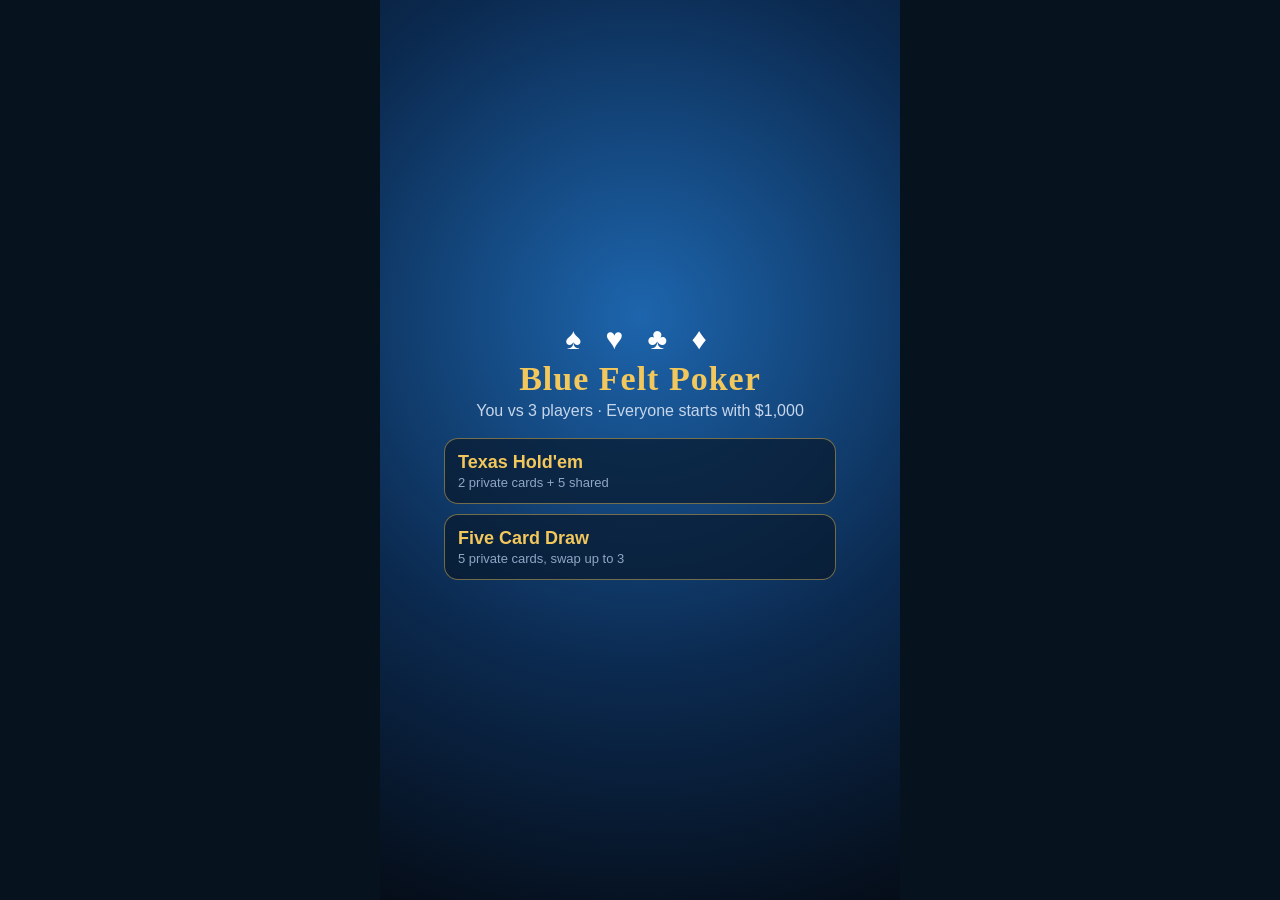
==== poker/index.html @ 6ab28c5c "Add Blue Felt Poker: mobile portrait poker vs 3 AI players - Texas Hold'em and Five Card Draw, switc" ====
<!DOCTYPE html>
<html lang="en">
<head>
  <meta charset="utf-8">
  <meta name="viewport" content="width=device-width, initial-scale=1, viewport-fit=cover, user-scalable=no">
  <meta name="theme-color" content="#0b1d33">
  <meta name="apple-mobile-web-app-capable" content="yes">
  <meta name="mobile-web-app-capable" content="yes">
  <meta name="apple-mobile-web-app-status-bar-style" content="black-translucent">
  <meta name="apple-mobile-web-app-title" content="Blue Felt Poker">
  <title>Blue Felt Poker</title>
  <link rel="manifest" href="manifest.webmanifest">
  <link rel="icon" href="icon.svg" type="image/svg+xml">
  <link rel="apple-touch-icon" href="icon.svg">
  <link rel="stylesheet" href="css/style.css">
</head>
<body>
<div id="app">
  <header class="topbar">
    <nav class="tabs" role="tablist">
      <button class="tab active" data-tab="table" role="tab">🃏 Table</button>
      <button class="tab" data-tab="hands" role="tab">📖 Hands</button>
    </nav>
    <button id="menuBtn" class="icon-btn" aria-label="Menu">☰</button>
  </header>

  <main>
    <!-- ======================= TABLE VIEW ======================= -->
    <section id="view-table" class="view active">
      <div id="msg" class="msg">Welcome to the table</div>

      <div class="table-wrap">
        <div class="table">
          <div class="rail"></div>
          <div class="felt">
            <div class="felt-line"></div>
            <svg class="felt-text" viewBox="0 0 300 460" preserveAspectRatio="xMidYMid meet" aria-hidden="true">
              <defs>
                <path id="arcTop" d="M 40 175 A 115 115 0 0 1 260 175" />
                <path id="arcBottom" d="M 52 290 A 105 105 0 0 0 248 290" />
              </defs>
              <text class="felt-title"><textPath href="#arcTop" startOffset="50%" text-anchor="middle" id="feltTitle">TEXAS HOLD'EM</textPath></text>
              <text class="felt-suits" x="150" y="152" text-anchor="middle">♠&#xFE0E; ♥&#xFE0E; ♣&#xFE0E; ♦&#xFE0E;</text>
              <text class="felt-sub"><textPath href="#arcBottom" startOffset="50%" text-anchor="middle">♠&#xFE0E; POKER ♥&#xFE0E; NO LIMIT ♣&#xFE0E; POKER ♦&#xFE0E;</textPath></text>
              <text class="felt-small" id="feltSmall" x="150" y="392" text-anchor="middle">DEALER BURNS ONE CARD BEFORE EACH ROUND</text>
            </svg>
            <div class="center">
              <div id="pot" class="pot"><span class="chip-ico"></span><span id="potAmt">$0</span></div>
              <div id="board" class="board"></div>
            </div>
          </div>

          <div class="seat" id="seat-0" data-pos="bottom"></div>
          <div class="seat" id="seat-1" data-pos="left"></div>
          <div class="seat" id="seat-2" data-pos="top"></div>
          <div class="seat" id="seat-3" data-pos="right"></div>

          <div class="bet" id="bet-0" data-pos="bottom"></div>
          <div class="bet" id="bet-1" data-pos="left"></div>
          <div class="bet" id="bet-2" data-pos="top"></div>
          <div class="bet" id="bet-3" data-pos="right"></div>
        </div>
      </div>

      <div class="my-area">
        <div id="myHandName" class="my-hand-name"></div>
        <div id="myCards" class="my-cards"></div>
        <div id="actions" class="actions">
          <div class="raise-row" id="raiseRow">
            <div class="presets">
              <button class="preset" data-preset="min">Min</button>
              <button class="preset" data-preset="half">½ Pot</button>
              <button class="preset" data-preset="pot">Pot</button>
              <button class="preset" data-preset="allin">All-in</button>
            </div>
            <input type="range" id="raiseSlider" min="0" max="100" step="10" value="0">
          </div>
          <div class="btn-row" id="btnRow">
            <button class="act fold" id="btnFold">Fold</button>
            <button class="act call" id="btnCall">Check</button>
            <button class="act raise" id="btnRaise">Raise</button>
          </div>
          <div class="btn-row" id="drawRow" hidden>
            <button class="act draw" id="btnDraw">Stand pat</button>
          </div>
        </div>
      </div>
    </section>

    <!-- ======================= HANDS VIEW ======================= -->
    <section id="view-hands" class="view">
      <div class="hands-scroll">
        <h1>Poker Hand Rankings</h1>
        <p class="lead">From strongest to weakest. A higher hand on this list always beats a lower one.
          The same list is used in both Five Card Draw and Texas Hold'em.</p>
        <div id="handsList"></div>

        <h2>When two players have the same kind of hand</h2>
        <ul class="rules">
          <li><b>Higher cards win.</b> A pair of Kings beats a pair of Nines. A Flush with an Ace beats a Flush topped by a King.</li>
          <li><b>Kickers.</b> If the main part is equal (both have a pair of Jacks), the remaining cards are compared from highest down. That leftover card is called the <i>kicker</i>.</li>
          <li><b>Full House:</b> the three-of-a-kind part is compared first, then the pair.</li>
          <li><b>Two Pair:</b> top pair first, then the second pair, then the kicker.</li>
          <li><b>Suits never matter.</b> ♠ ♥ ♦ ♣ are all equal. If hands are exactly equal, the pot is split.</li>
          <li><b>A-2-3-4-5</b> is the lowest straight (a "wheel"). The Ace can be high or low, but you can't wrap around (Q-K-A-2-3 is not a straight).</li>
        </ul>

        <h2>The two games</h2>
        <div class="game-card">
          <h3>Five Card Draw</h3>
          <p>Everyone gets 5 private cards. After a betting round, you may swap up to 3 cards (4 if you keep an Ace). Then there is one more betting round and a showdown. Your hand is just your 5 cards.</p>
        </div>
        <div class="game-card">
          <h3>Texas Hold'em</h3>
          <p>Everyone gets 2 private cards. Then 5 shared cards are dealt face up in the middle: the <i>flop</i> (3), the <i>turn</i> (1) and the <i>river</i> (1), with betting between each. Your hand is the best 5 cards from your 2 plus the 5 shared ones.</p>
        </div>

        <h2>Betting basics</h2>
        <ul class="rules">
          <li><b>Blinds:</b> the two players left of the dealer button (D) put in $10 and $20 before the cards come, so there's always something to play for.</li>
          <li><b>Check:</b> pass without betting, only if nobody has bet yet. <b>Call:</b> match the current bet. <b>Raise:</b> bet more. <b>Fold:</b> give up your hand.</li>
          <li><b>All-in:</b> if you bet all your chips, you can only win as much from each player as you put in yourself. Any extra goes to a <i>side pot</i>.</li>
        </ul>

        <h2>Fair shuffle</h2>
        <p class="lead">Each hand starts from a fresh 52-card deck, shuffled with the Fisher–Yates method and your device's
          cryptographic random number generator (the same kind used for security). Every possible order of the deck is equally likely,
          just like a perfect real-life shuffle. Nothing is weighted, nobody gets "lucky streaks" on purpose,
          and the computer players can't see your cards or the deck.</p>
        <div class="spacer"></div>
      </div>
    </section>
  </main>

  <!-- ======================= OVERLAYS ======================= -->
  <div id="startScreen" class="overlay show">
    <div class="sheet start">
      <div class="logo">♠&#xFE0E; ♥&#xFE0E; ♣&#xFE0E; ♦&#xFE0E;</div>
      <h1>Blue Felt Poker</h1>
      <p>You vs 3 players · Everyone starts with $1,000</p>
      <div id="continueBox" hidden>
        <button class="big-btn primary" id="btnContinue">Continue</button>
        <div class="or">or start a new game</div>
      </div>
      <button class="big-btn mode-btn" data-mode="holdem"><b>Texas Hold'em</b><span>2 private cards + 5 shared</span></button>
      <button class="big-btn mode-btn" data-mode="draw"><b>Five Card Draw</b><span>5 private cards, swap up to 3</span></button>
    </div>
  </div>

  <div id="menu" class="overlay">
    <div class="sheet">
      <h2>Menu</h2>
      <p class="hint">Game type (switches from the next hand, chips are kept):</p>
      <div class="seg">
        <button class="seg-btn" data-setmode="holdem">Texas Hold'em</button>
        <button class="seg-btn" data-setmode="draw">Five Card Draw</button>
      </div>
      <p class="hint">Speed:</p>
      <div class="seg">
        <button class="seg-btn" data-speed="1.6">Slow</button>
        <button class="seg-btn" data-speed="1">Normal</button>
        <button class="seg-btn" data-speed="0.5">Fast</button>
      </div>
      <button class="big-btn danger" id="btnRestart">Restart game (everyone back to $1,000)</button>
      <button class="big-btn" id="btnCloseMenu">Close</button>
    </div>
  </div>

  <div id="result" class="overlay">
    <div class="sheet result">
      <div id="resultBody"></div>
      <button class="big-btn primary" id="btnNext">Next hand</button>
    </div>
  </div>

  <div id="notice" class="overlay">
    <div class="sheet center-sheet">
      <div id="noticeIcon" class="notice-icon"></div>
      <h2 id="noticeTitle"></h2>
      <p id="noticeText"></p>
      <button class="big-btn primary" id="btnNotice">OK</button>
    </div>
  </div>
</div>

<script src="js/engine.js"></script>
<script src="js/ai.js"></script>
<script src="js/game.js"></script>
</body>
</html>
---- poker/css/style.css ----
:root {
  --bg: #07121f;
  --panel: #0e223a;
  --panel2: #142e4d;
  --gold: #f2c75c;
  --gold-dim: rgba(242, 199, 92, 0.55);
  --text: #eaf2ff;
  --muted: #8fa6c4;
  --red: #d8323c;
  --green: #2fbf71;
  --blue: #2f86d6;
  --felt1: #3a95dc;
  --felt2: #1d65ad;
  --felt3: #0d3e74;
  --safe-b: env(safe-area-inset-bottom, 0px);
  --safe-t: env(safe-area-inset-top, 0px);
}

* { box-sizing: border-box; -webkit-tap-highlight-color: transparent; }
html, body { margin: 0; height: 100%; background: var(--bg); color: var(--text); overscroll-behavior: none; }
body { font-family: -apple-system, BlinkMacSystemFont, "Segoe UI", Roboto, Helvetica, Arial, sans-serif; -webkit-user-select: none; user-select: none; }
button { font: inherit; color: inherit; cursor: pointer; border: 0; }

#app {
  position: relative;
  max-width: 520px;
  height: 100dvh;
  margin: 0 auto;
  display: flex;
  flex-direction: column;
  background: radial-gradient(120% 70% at 50% 40%, #12304f 0%, #081627 70%);
  overflow: hidden;
  padding-top: var(--safe-t);
}

/* ---------------- Top bar & tabs ---------------- */
.topbar { display: flex; align-items: center; gap: 8px; padding: 8px 10px 4px; }
.tabs { flex: 1; display: flex; background: var(--panel); border-radius: 12px; padding: 3px; }
.tab { flex: 1; background: transparent; padding: 8px 4px; border-radius: 9px; font-weight: 600; font-size: 15px; color: var(--muted); }
.tab.active { background: var(--panel2); color: var(--text); box-shadow: inset 0 0 0 1px rgba(242, 199, 92, .35); }
.icon-btn { width: 40px; height: 40px; border-radius: 12px; background: var(--panel); font-size: 20px; }

main { flex: 1; min-height: 0; position: relative; }
.view { position: absolute; inset: 0; display: none; flex-direction: column; }
.view.active { display: flex; }

.msg {
  text-align: center; font-size: 14px; color: var(--gold); min-height: 22px; padding: 2px 10px;
  white-space: nowrap; overflow: hidden; text-overflow: ellipsis; font-weight: 600;
}

/* ---------------- Table ---------------- */
.table-wrap { flex: 1; min-height: 0; position: relative; padding: 6px 14px 4px; }
.table { position: absolute; inset: 34px 20px 26px; }

.rail {
  position: absolute; inset: 0; border-radius: 50%;
  background:
    radial-gradient(60% 60% at 50% 30%, rgba(255,255,255,.10), transparent 70%),
    linear-gradient(160deg, #3a2a20, #1a110c 60%, #2b1d15);
  box-shadow: 0 18px 40px rgba(0,0,0,.6), inset 0 2px 3px rgba(255,255,255,.18), inset 0 -4px 10px rgba(0,0,0,.6);
}
.felt {
  position: absolute; inset: 16px; border-radius: 50%; overflow: hidden;
  background:
    radial-gradient(ellipse at 50% 45%, var(--felt1) 0%, var(--felt2) 55%, var(--felt3) 100%);
  box-shadow: inset 0 0 40px rgba(0,0,0,.55), inset 0 0 0 3px rgba(0,0,0,.25), 0 0 0 2px #5b4026;
}
/* subtle felt fibre texture */
.felt::before {
  content: ""; position: absolute; inset: 0; opacity: .18; pointer-events: none;
  background-image:
    repeating-radial-gradient(circle at 30% 20%, rgba(255,255,255,.06) 0 1px, transparent 1px 3px),
    repeating-linear-gradient(45deg, rgba(0,0,0,.08) 0 1px, transparent 1px 4px);
}
.felt-line { position: absolute; inset: 9%; border-radius: 50%; border: 2px solid var(--gold-dim); opacity: .55; pointer-events: none; }
.felt-text { position: absolute; inset: 0; width: 100%; height: 100%; pointer-events: none; }
.felt-title { fill: var(--gold); font-weight: 800; font-size: 25px; letter-spacing: 3px; opacity: .85; font-family: Georgia, "Times New Roman", serif; }
.felt-suits { fill: rgba(255,255,255,.33); font-size: 20px; letter-spacing: 6px; }
.felt-sub { fill: rgba(242,199,92,.6); font-weight: 700; font-size: 13px; letter-spacing: 3px; }
.felt-small { fill: rgba(255,255,255,.35); font-size: 8.5px; letter-spacing: 1.5px; font-weight: 600; }

.center {
  position: absolute; left: 0; right: 0; top: 50%; transform: translateY(-50%);
  display: flex; flex-direction: column; align-items: center; gap: 8px;
}
.pot {
  display: inline-flex; align-items: center; gap: 6px; padding: 4px 12px 4px 6px;
  background: rgba(0, 20, 45, .55); border-radius: 999px; font-weight: 800; font-size: 15px;
  box-shadow: inset 0 0 0 1px rgba(242,199,92,.4);
}
.pot.empty { opacity: 0; }
.chip-ico {
  width: 18px; height: 18px; border-radius: 50%;
  background: repeating-conic-gradient(var(--red) 0 30deg, #fff 30deg 60deg);
  box-shadow: inset 0 0 0 4px var(--red), 0 1px 2px rgba(0,0,0,.5);
}
.board { display: flex; gap: 4px; --w: min(11.2vw, 50px); min-height: calc(var(--w) * 1.4); }
.slot {
  width: var(--w); height: calc(var(--w) * 1.4); border-radius: calc(var(--w) * .1);
  border: 1.5px dashed rgba(255,255,255,.25);
}

/* ---------------- Seats ---------------- */
.seat { position: absolute; display: flex; flex-direction: column; align-items: center; z-index: 3; transition: opacity .3s; }
.seat[data-pos="bottom"] { left: 50%; bottom: -20px; transform: translateX(-50%); }
.seat[data-pos="top"] { left: 50%; top: -20px; transform: translateX(-50%); }
.seat[data-pos="left"] { left: -18px; top: 25%; }
.seat[data-pos="right"] { right: -18px; top: 25%; }
.seat.folded .avatar, .seat.folded .plate { opacity: .45; }
.seat.out { opacity: .3; }

.avatar {
  position: relative; width: 46px; height: 46px; border-radius: 50%; display: grid; place-items: center;
  font-size: 26px; background: radial-gradient(circle at 35% 30%, #2d5a8a, #0f2744);
  box-shadow: 0 0 0 2px #0b1a2c, 0 0 0 4px #c9a24a, 0 4px 10px rgba(0,0,0,.5);
}
.seat.turn .avatar { box-shadow: 0 0 0 2px #0b1a2c, 0 0 0 4px #7CFFB2, 0 0 18px 4px rgba(124,255,178,.6); animation: pulse 1s infinite alternate; }
@keyframes pulse { to { transform: scale(1.06); } }
.plate {
  margin-top: -6px; min-width: 76px; padding: 3px 8px 2px; text-align: center; border-radius: 8px;
  background: rgba(5, 14, 26, .88); box-shadow: inset 0 0 0 1px rgba(255,255,255,.12); line-height: 1.15;
}
.plate .nm { font-size: 11.5px; color: var(--muted); font-weight: 600; white-space: nowrap; }
.plate .ch { font-size: 13.5px; font-weight: 800; color: #fff; }
.status {
  position: absolute; top: -6px; left: 50%; transform: translate(-50%, -100%);
  font-size: 11px; font-weight: 800; padding: 2px 7px; border-radius: 6px; white-space: nowrap;
  background: #fff; color: #0b1a2c; box-shadow: 0 2px 6px rgba(0,0,0,.4);
}
.status.fold { background: #6b7a8c; color: #fff; }
.status.raise, .status.allin { background: var(--gold); }
.status.win { background: var(--green); color: #fff; }
.dealer-btn {
  position: absolute; right: -8px; bottom: -2px; width: 20px; height: 20px; border-radius: 50%;
  background: #fff; color: #111; font-size: 11px; font-weight: 900; display: grid; place-items: center;
  box-shadow: 0 1px 3px rgba(0,0,0,.6), inset 0 0 0 2px #ccc;
}
.seat-cards { display: flex; margin-top: 3px; --w: min(8.4vw, 36px); }
.seat-cards .card + .card { margin-left: calc(var(--w) * -0.45); }
.seat[data-pos="bottom"] .seat-cards { display: none; }

/* ---------------- Bets in front of seats ---------------- */
.bet {
  position: absolute; z-index: 2; display: none; align-items: center; gap: 4px; font-weight: 800; font-size: 13px;
  padding: 2px 8px 2px 3px; border-radius: 999px; background: rgba(0,0,0,.35);
}
.bet.show { display: inline-flex; animation: pop .25s ease-out; }
.bet[data-pos="bottom"] { left: 50%; bottom: 23%; transform: translateX(-50%); }
.bet[data-pos="top"] { left: 50%; top: 21%; transform: translateX(-50%); }
.bet[data-pos="left"] { left: 13%; top: 61%; }
.bet[data-pos="right"] { right: 13%; top: 61%; }
.bet .chip-ico { width: 16px; height: 16px; }
@keyframes pop { from { transform: scale(.4) translateX(0); opacity: 0; } }
.bet[data-pos="bottom"].show, .bet[data-pos="top"].show { animation: none; }

/* ---------------- Cards ---------------- */
.card {
  position: relative; flex: none;
  width: var(--w, 40px); height: calc(var(--w, 40px) * 1.4); border-radius: calc(var(--w, 40px) * .11);
  background: linear-gradient(180deg, #ffffff, #eef1f6); color: #151a22;
  box-shadow: 0 2px 5px rgba(0,0,0,.45), inset 0 0 0 1px rgba(0,0,0,.12);
  font-weight: 800; line-height: 1; overflow: hidden;
  transition: transform .2s ease, opacity .2s, filter .2s;
}
.card.red { color: var(--red); }
.card .tl { position: absolute; left: 7%; top: 6%; display: flex; flex-direction: column; align-items: center; font-size: calc(var(--w, 40px) * .3); }
.card .tl .s { font-size: calc(var(--w, 40px) * .26); margin-top: 1px; }
.card .br { position: absolute; right: 7%; bottom: 6%; transform: rotate(180deg); display: flex; flex-direction: column; align-items: center; font-size: calc(var(--w, 40px) * .3); }
.card .br .s { font-size: calc(var(--w, 40px) * .26); margin-top: 1px; }
.card .mid { position: absolute; left: 50%; top: 54%; transform: translate(-50%, -50%); font-size: calc(var(--w, 40px) * .62); }
.card.small-face .br { display: none; }
.card.small-face .mid { top: 66%; left: 62%; font-size: calc(var(--w, 40px) * .55); }
.card.back {
  background:
    repeating-linear-gradient(45deg, rgba(255,255,255,.16) 0 2px, transparent 2px 6px),
    repeating-linear-gradient(-45deg, rgba(255,255,255,.16) 0 2px, transparent 2px 6px),
    linear-gradient(135deg, #1b5fae, #0c3466);
  box-shadow: 0 2px 5px rgba(0,0,0,.45), inset 0 0 0 2px #fff, inset 0 0 0 3px #0c3466;
}
.card.deal { animation: deal .35s ease-out both; }
@keyframes deal { from { transform: translateY(-40px) rotate(-8deg) scale(.6); opacity: 0; } }
.card.flip { animation: flip .45s ease-out both; }
@keyframes flip { 0% { transform: rotateY(90deg); } 100% { transform: rotateY(0); } }
.card.dim { filter: brightness(.55) saturate(.6); }
.card.hl { box-shadow: 0 0 0 2px var(--gold), 0 0 12px 2px rgba(242,199,92,.75); }
.card.decider::after {
  content: ""; position: absolute; inset: 0; border-radius: inherit; box-shadow: inset 0 0 0 3px var(--green);
}
.card.decider.lose::after { box-shadow: inset 0 0 0 3px var(--red); }

/* ---------------- My area ---------------- */
.my-area { padding: 0 10px calc(8px + var(--safe-b)); display: flex; flex-direction: column; align-items: center; }
.my-hand-name { min-height: 20px; font-size: 14px; font-weight: 700; color: #bfe0ff; margin-bottom: 4px; }
.my-cards { display: flex; gap: 6px; justify-content: center; min-height: calc(var(--w) * 1.4); --w: min(16.5vw, 72px); }
.my-cards.two { --w: min(21vw, 88px); }
.my-cards .card { cursor: pointer; }
.my-cards .card.sel { transform: translateY(-14px); }
.my-cards .card.sel::before {
  content: "DISCARD"; position: absolute; left: 0; right: 0; bottom: 0; text-align: center;
  font-size: 9px; letter-spacing: 1px; padding: 2px 0; background: var(--red); color: #fff; z-index: 2;
}
.my-cards .card.sel { filter: brightness(.85); }

.actions { width: 100%; margin-top: 8px; }
.actions.off .raise-row, .actions.off #btnRow { visibility: hidden; }
.raise-row { display: flex; flex-direction: column; gap: 6px; margin-bottom: 7px; }
.presets { display: flex; gap: 6px; }
.preset { flex: 1; background: var(--panel); padding: 7px 0; border-radius: 9px; font-size: 13px; font-weight: 700; color: #cfe2ff; }
.preset:active { background: var(--panel2); }
input[type=range] { width: 100%; accent-color: var(--gold); height: 26px; margin: 0; }
.btn-row { display: flex; gap: 8px; }
.act {
  flex: 1; padding: 14px 4px; border-radius: 13px; font-weight: 800; font-size: 16px; color: #fff;
  box-shadow: 0 3px 0 rgba(0,0,0,.35), inset 0 1px 0 rgba(255,255,255,.25);
}
.act:active { transform: translateY(2px); box-shadow: 0 1px 0 rgba(0,0,0,.35); }
.act:disabled { opacity: .4; }
.act.fold { background: linear-gradient(#5a6676, #3d4756); }
.act.call { background: linear-gradient(#2c8be0, #1a63ab); }
.act.raise { background: linear-gradient(#f0bd43, #c58f17); color: #1e1505; }
.act.draw { background: linear-gradient(#2fbf71, #1c8a4f); }

/* ---------------- Hands tab ---------------- */
.hands-scroll { overflow-y: auto; -webkit-overflow-scrolling: touch; padding: 6px 14px 20px; height: 100%; user-select: text; -webkit-user-select: text; }
.hands-scroll h1 { font-size: 22px; margin: 6px 0 4px; color: var(--gold); }
.hands-scroll h2 { font-size: 17px; margin: 22px 0 8px; color: var(--gold); }
.hands-scroll h3 { margin: 0 0 4px; font-size: 15px; }
.lead { color: #c7d6ea; font-size: 14px; line-height: 1.45; margin: 4px 0 10px; }
.hand-item {
  display: flex; gap: 10px; align-items: flex-start; background: var(--panel); border-radius: 14px;
  padding: 10px; margin-bottom: 8px; box-shadow: inset 0 0 0 1px rgba(255,255,255,.06);
}
.hand-item .rank { width: 26px; height: 26px; border-radius: 50%; background: var(--panel2); display: grid; place-items: center; font-weight: 800; color: var(--gold); flex: none; font-size: 13px; }
.hand-item .body { flex: 1; min-width: 0; }
.hand-item .title { font-weight: 800; font-size: 15.5px; }
.hand-item .desc { color: #b9cbe2; font-size: 13px; margin: 3px 0 7px; line-height: 1.35; }
.hand-item .ex { display: flex; gap: 3px; --w: min(10vw, 42px); }
.hand-item .odds { font-size: 11.5px; color: var(--muted); margin-top: 6px; }
.rules { padding-left: 18px; color: #c7d6ea; font-size: 14px; line-height: 1.45; }
.rules li { margin-bottom: 6px; }
.game-card { background: var(--panel); border-radius: 14px; padding: 10px 12px; margin-bottom: 8px; color: #c7d6ea; font-size: 14px; line-height: 1.45; }
.game-card p { margin: 0; }
.spacer { height: 30px; }

/* ---------------- Overlays ---------------- */
.overlay {
  position: absolute; inset: 0; z-index: 50; display: none; align-items: flex-end; justify-content: center;
  background: rgba(2, 8, 16, .65); backdrop-filter: blur(3px); -webkit-backdrop-filter: blur(3px);
}
.overlay.show { display: flex; animation: fade .2s ease-out; }
@keyframes fade { from { opacity: 0; } }
.sheet {
  width: 100%; max-height: 92%; overflow-y: auto; background: linear-gradient(#11294a, #0b1d33);
  border-radius: 20px 20px 0 0; padding: 16px 14px calc(14px + var(--safe-b));
  box-shadow: 0 -10px 30px rgba(0,0,0,.5); animation: up .25s ease-out;
}
@keyframes up { from { transform: translateY(40px); opacity: 0; } }
.sheet h2 { margin: 0 0 10px; color: var(--gold); }
.hint { color: var(--muted); font-size: 13px; margin: 10px 0 6px; }
.big-btn {
  display: block; width: 100%; margin-top: 10px; padding: 14px; border-radius: 14px; background: var(--panel2);
  font-weight: 700; font-size: 16px; text-align: center; box-shadow: inset 0 0 0 1px rgba(255,255,255,.08);
}
.big-btn.primary { background: linear-gradient(#f0bd43, #c58f17); color: #1e1505; font-weight: 800; }
.big-btn.danger { background: rgba(216, 50, 60, .18); color: #ff9aa0; box-shadow: inset 0 0 0 1px rgba(216,50,60,.5); }
.seg { display: flex; background: var(--panel); border-radius: 12px; padding: 3px; gap: 3px; }
.seg-btn { flex: 1; padding: 10px 4px; border-radius: 9px; background: transparent; font-weight: 700; color: var(--muted); font-size: 14px; }
.seg-btn.on { background: var(--panel2); color: var(--text); box-shadow: inset 0 0 0 1px rgba(242,199,92,.45); }

#startScreen { align-items: center; background: radial-gradient(circle at 50% 35%, #1d65ad 0%, #0b2a50 55%, #050d18 100%); backdrop-filter: none; }
.sheet.start { background: transparent; box-shadow: none; text-align: center; border-radius: 0; max-width: 420px; }
.sheet.start h1 { font-family: Georgia, serif; color: var(--gold); font-size: 34px; margin: 4px 0; letter-spacing: 1px; }
.sheet.start p { color: #c7d6ea; margin: 0 0 18px; }
.logo { font-size: 30px; letter-spacing: 8px; color: #fff; }
.mode-btn { display: flex; flex-direction: column; gap: 2px; background: rgba(8, 25, 45, .7); box-shadow: inset 0 0 0 1px rgba(242,199,92,.45); }
.mode-btn b { font-size: 18px; color: var(--gold); }
.mode-btn span { font-size: 13px; color: var(--muted); font-weight: 500; }
.or { color: var(--muted); font-size: 13px; margin: 14px 0 0; }

.center-sheet { text-align: center; margin: auto 14px; border-radius: 20px; }
#notice { align-items: center; }
.notice-icon { font-size: 52px; }
#noticeText { color: #c7d6ea; line-height: 1.45; }

/* ---------------- Result sheet ---------------- */
.result .r-head { text-align: center; margin-bottom: 10px; }
.result .r-trophy { font-size: 34px; line-height: 1; }
.result .r-title { font-size: 21px; font-weight: 800; color: var(--gold); margin-top: 4px; }
.result .r-sub { font-size: 14px; color: #c7d6ea; margin-top: 3px; }
.r-board { display: flex; flex-direction: column; align-items: center; margin: 6px 0 10px; }
.r-board .lbl { font-size: 11px; color: var(--muted); letter-spacing: 1px; margin-bottom: 4px; }
.r-board .cards { display: flex; gap: 4px; --w: min(10vw, 40px); }
.r-row {
  border-radius: 14px; padding: 9px 10px; margin-bottom: 8px; background: var(--panel);
  box-shadow: inset 0 0 0 1px rgba(255,255,255,.06);
}
.r-row.win { background: linear-gradient(135deg, rgba(47,191,113,.22), rgba(14,34,58,1) 70%); box-shadow: inset 0 0 0 1.5px rgba(47,191,113,.7); }
.r-row.split { background: linear-gradient(135deg, rgba(242,199,92,.2), rgba(14,34,58,1) 70%); box-shadow: inset 0 0 0 1.5px rgba(242,199,92,.6); }
.r-top { display: flex; align-items: center; gap: 8px; }
.r-top .av { font-size: 22px; }
.r-top .who { font-weight: 800; flex: 1; }
.r-top .who small { display: block; font-weight: 600; color: var(--muted); font-size: 12px; }
.badge { font-size: 11px; font-weight: 900; padding: 3px 8px; border-radius: 999px; letter-spacing: .5px; }
.badge.win { background: var(--green); color: #fff; }
.badge.lose { background: rgba(216,50,60,.85); color: #fff; }
.badge.fold { background: #56616f; color: #fff; }
.badge.split { background: var(--gold); color: #1e1505; }
.r-cards { display: flex; align-items: flex-end; gap: 10px; margin: 8px 0 6px; flex-wrap: wrap; }
.r-cards .grp { display: flex; flex-direction: column; gap: 3px; }
.r-cards .grp .lbl { font-size: 10px; color: var(--muted); letter-spacing: .5px; }
.r-cards .cards { display: flex; gap: 3px; --w: min(9.4vw, 38px); }
.r-cards .card.hole { outline: 2px solid #7fd0ff; outline-offset: -2px; }
.r-hand { font-weight: 800; font-size: 14.5px; }
.r-why { font-size: 13.5px; color: #c7d6ea; line-height: 1.4; margin-top: 2px; }
.r-why b { color: #fff; }
.r-legend { font-size: 11px; color: var(--muted); text-align: center; margin: 2px 0 4px; line-height: 1.5; }
.r-legend i { font-style: normal; display: inline-block; width: 10px; height: 10px; border-radius: 3px; vertical-align: -1px; margin: 0 3px 0 8px; }

@media (max-height: 700px) {
  .my-cards { --w: min(14vw, 60px); }
  .my-cards.two { --w: min(17vw, 70px); }
  .act { padding: 11px 4px; }
  .preset { padding: 5px 0; }
  .avatar { width: 40px; height: 40px; font-size: 22px; }
  .board { --w: min(10.4vw, 44px); }
}

/* ---------------- Layout fixes ---------------- */
[hidden] { display: none !important; }
.plate { margin-top: 4px; }
/* top & bottom seats: status bubble sits beside the avatar instead of above it */
.seat[data-pos="top"] .status, .seat[data-pos="bottom"] .status {
  top: 50%; left: auto; right: calc(100% + 8px); transform: translateY(-50%);
}
/* top seat: cards to the right so they don't cover the felt print */
.seat[data-pos="top"] .seat-cards { position: absolute; left: calc(100% + 8px); top: 6px; margin: 0; }
.seat-cards .card + .card { margin-left: calc(var(--w) * -0.55); }
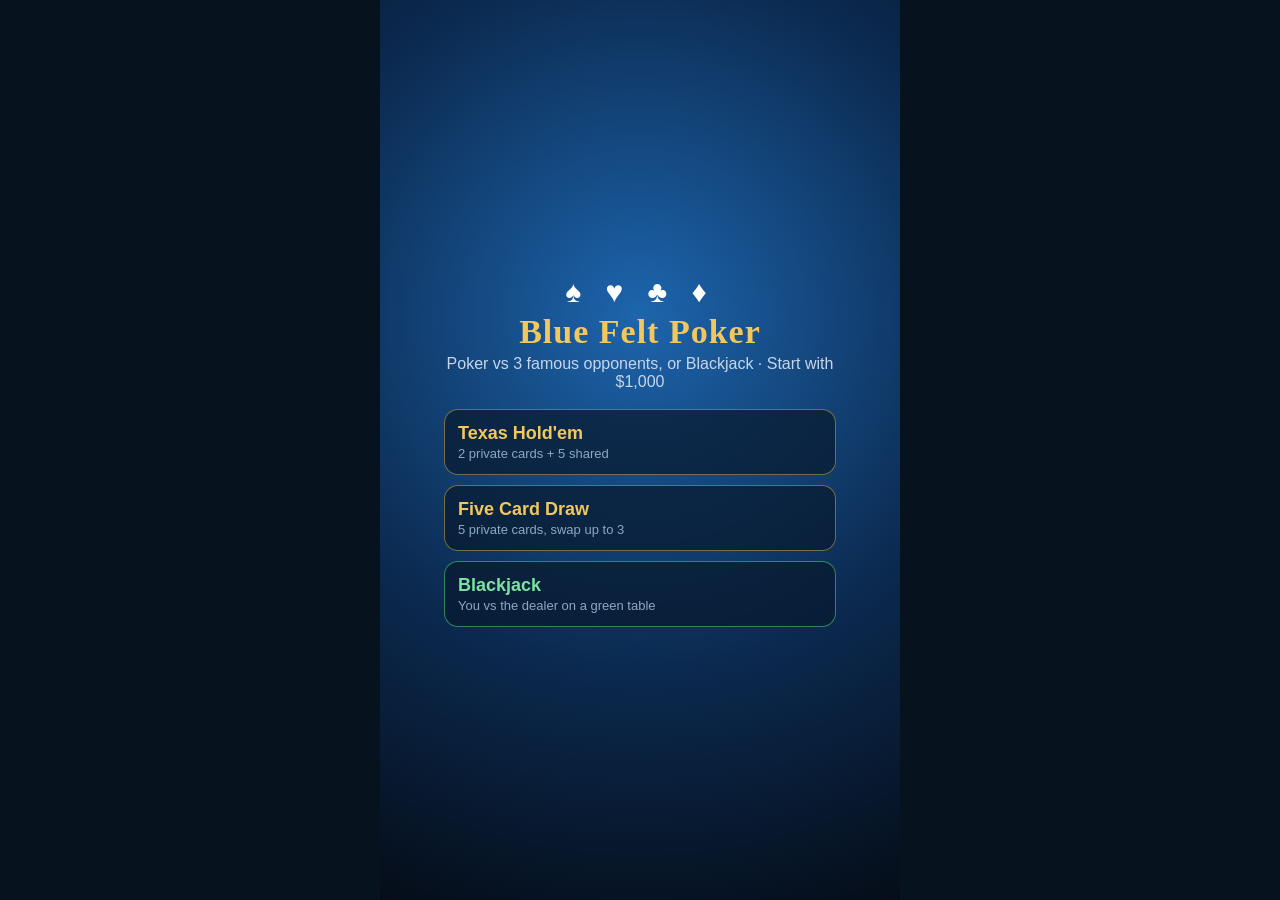
==== commit 2e99548a: "Add blackjack and famous random poker opponents - Blackjack on a green table: 6-deck shoe with cut c" ====
--- a/poker/index.html
+++ b/poker/index.html
@@ -87,6 +87,62 @@
       </div>
     </section>
 
+    <!-- ======================= BLACKJACK VIEW ======================= -->
+    <section id="view-bj" class="view">
+      <div id="bjMsg" class="msg">Place your bet, then tap Deal</div>
+      <div class="bj-wrap">
+        <div class="bj-table">
+          <div class="bj-felt">
+            <div class="bj-dealer">
+              <div class="bj-label">DEALER <span id="bjDealerTotal" class="bj-total"></span></div>
+              <div id="bjDealerCards" class="bj-cards"></div>
+            </div>
+            <div id="bjShoe" class="bj-shoe"></div>
+            <svg class="bj-text" viewBox="0 0 300 110" preserveAspectRatio="xMidYMid meet" aria-hidden="true">
+              <defs>
+                <path id="bjArc1" d="M 18 14 A 210 210 0 0 0 282 14" />
+                <path id="bjArc2" d="M 22 40 A 200 200 0 0 0 278 40" />
+                <path id="bjArc3" d="M 70 84 A 170 170 0 0 0 230 84" />
+              </defs>
+              <text class="bj-t1"><textPath href="#bjArc1" startOffset="50%" text-anchor="middle">BLACKJACK PAYS 3 TO 2</textPath></text>
+              <text class="bj-t2"><textPath href="#bjArc2" startOffset="50%" text-anchor="middle">DEALER MUST DRAW TO 16 AND STAND ON ALL 17'S</textPath></text>
+              <text class="bj-t3"><textPath href="#bjArc3" startOffset="50%" text-anchor="middle">♠&#xFE0E; ♥&#xFE0E; ♣&#xFE0E; ♦&#xFE0E;</textPath></text>
+            </svg>
+            <div id="bjHands" class="bj-hands"></div>
+          </div>
+        </div>
+      </div>
+      <div class="bj-controls">
+        <div class="bj-bank">Chips <b id="bjBank">$1,000</b><span class="sep">·</span>Bet <b id="bjBetAmt">$0</b></div>
+        <div id="bjBetUI">
+          <div class="bj-chiprow">
+            <button class="bj-chipbtn c10" data-v="10">10</button>
+            <button class="bj-chipbtn c50" data-v="50">50</button>
+            <button class="bj-chipbtn c100" data-v="100">100</button>
+            <button class="bj-chipbtn c500" data-v="500">500</button>
+          </div>
+          <div class="btn-row">
+            <button class="act fold" id="bjClear">Clear</button>
+            <button class="act raise" id="bjDeal">Deal</button>
+          </div>
+        </div>
+        <div id="bjPlayUI" hidden>
+          <div class="btn-row">
+            <button class="act call" id="bjHit">Hit</button>
+            <button class="act fold" id="bjStand">Stand</button>
+          </div>
+          <div class="btn-row" style="margin-top:8px">
+            <button class="act raise" id="bjDouble">Double</button>
+            <button class="act draw" id="bjSplit">Split</button>
+          </div>
+        </div>
+        <div id="bjDoneUI" hidden>
+          <div id="bjSummary" class="bj-summary"></div>
+          <button class="act raise wide" id="bjNext">Next round</button>
+        </div>
+      </div>
+    </section>
+
     <!-- ======================= HANDS VIEW ======================= -->
     <section id="view-hands" class="view">
       <div class="hands-scroll">
@@ -122,11 +178,26 @@
           <li><b>All-in:</b> if you bet all your chips, you can only win as much from each player as you put in yourself. Any extra goes to a <i>side pot</i>.</li>
         </ul>
 
+        <h2>Blackjack</h2>
+        <div class="game-card">
+          <p>Beat the dealer by getting closer to 21 without going over. Cards 2–10 count as their number, J, Q and K count as 10, and an Ace counts as 11 or 1, whichever helps you.</p>
+        </div>
+        <ul class="rules">
+          <li><b>Blackjack:</b> an Ace plus a 10-value card as your first two cards. It pays 3 to 2 (bet $10, win $15).</li>
+          <li><b>Hit</b> takes another card. <b>Stand</b> keeps your total. Go over 21 and you <b>bust</b>: you lose straight away, even if the dealer busts later.</li>
+          <li><b>Double:</b> on your first two cards, double your bet and take exactly one more card.</li>
+          <li><b>Split:</b> two cards of the same value become two separate hands, each with its own bet (up to 4 hands). Split Aces get one card each, and 21 after a split pays 1 to 1, not 3 to 2.</li>
+          <li><b>Dealer:</b> one card stays face down. With an Ace or a 10 showing, the dealer checks for Blackjack first. The dealer must draw to 16 and stand on all 17s, with no choices.</li>
+          <li><b>Soft hand:</b> a hand where an Ace is counted as 11 ("Soft 17" = Ace + 6). It can't bust on the next card.</li>
+          <li><b>Push:</b> same total as the dealer. Your bet comes back.</li>
+          <li><b>The shoe:</b> 6 decks shuffled together. When the cut card comes out, the dealer shuffles a fresh shoe.</li>
+        </ul>
+
         <h2>Fair shuffle</h2>
         <p class="lead">Each hand starts from a fresh 52-card deck, shuffled with the Fisher–Yates method and your device's
           cryptographic random number generator (the same kind used for security). Every possible order of the deck is equally likely,
           just like a perfect real-life shuffle. Nothing is weighted, nobody gets "lucky streaks" on purpose,
-          and the computer players can't see your cards or the deck.</p>
+          and the computer players can't see your cards or the deck. Blackjack uses a 6-deck shoe shuffled the same way, with a fresh shuffle whenever the cut card comes out.</p>
         <div class="spacer"></div>
       </div>
     </section>
@@ -137,23 +208,25 @@
     <div class="sheet start">
       <div class="logo">♠&#xFE0E; ♥&#xFE0E; ♣&#xFE0E; ♦&#xFE0E;</div>
       <h1>Blue Felt Poker</h1>
-      <p>You vs 3 players · Everyone starts with $1,000</p>
+      <p>Poker vs 3 famous opponents, or Blackjack · Start with $1,000</p>
       <div id="continueBox" hidden>
         <button class="big-btn primary" id="btnContinue">Continue</button>
         <div class="or">or start a new game</div>
       </div>
       <button class="big-btn mode-btn" data-mode="holdem"><b>Texas Hold'em</b><span>2 private cards + 5 shared</span></button>
       <button class="big-btn mode-btn" data-mode="draw"><b>Five Card Draw</b><span>5 private cards, swap up to 3</span></button>
+      <button class="big-btn mode-btn bj" data-mode="blackjack"><b>Blackjack</b><span>You vs the dealer on a green table</span></button>
     </div>
   </div>
 
   <div id="menu" class="overlay">
     <div class="sheet">
       <h2>Menu</h2>
-      <p class="hint">Game type (switches from the next hand, chips are kept):</p>
+      <p class="hint">Game (switches after the current hand, chips are kept):</p>
       <div class="seg">
-        <button class="seg-btn" data-setmode="holdem">Texas Hold'em</button>
-        <button class="seg-btn" data-setmode="draw">Five Card Draw</button>
+        <button class="seg-btn" data-setmode="holdem">Hold'em</button>
+        <button class="seg-btn" data-setmode="draw">5-Card Draw</button>
+        <button class="seg-btn" data-setmode="blackjack">Blackjack</button>
       </div>
       <p class="hint">Speed:</p>
       <div class="seg">
@@ -161,7 +234,7 @@
         <button class="seg-btn" data-speed="1">Normal</button>
         <button class="seg-btn" data-speed="0.5">Fast</button>
       </div>
-      <button class="big-btn danger" id="btnRestart">Restart game (everyone back to $1,000)</button>
+      <button class="big-btn danger" id="btnRestart">Restart game (back to $1,000)</button>
       <button class="big-btn" id="btnCloseMenu">Close</button>
     </div>
   </div>
@@ -185,6 +258,8 @@
 
 <script src="js/engine.js"></script>
 <script src="js/ai.js"></script>
+<script src="js/names.js"></script>
+<script src="js/blackjack.js"></script>
 <script src="js/game.js"></script>
 </body>
 </html>
--- a/poker/css/style.css
+++ b/poker/css/style.css
@@ -24,6 +24,7 @@
 #app {
   position: relative;
   max-width: 520px;
+  height: 100vh;
   height: 100dvh;
   margin: 0 auto;
   display: flex;
@@ -336,3 +337,99 @@
 /* top seat: cards to the right so they don't cover the felt print */
 .seat[data-pos="top"] .seat-cards { position: absolute; left: calc(100% + 8px); top: 6px; margin: 0; }
 .seat-cards .card + .card { margin-left: calc(var(--w) * -0.55); }
+
+/* ---------------- Long opponent names ---------------- */
+.plate .nm { max-width: 96px; overflow: hidden; text-overflow: ellipsis; }
+
+/* ---------------- Start screen: blackjack button ---------------- */
+.mode-btn.bj { box-shadow: inset 0 0 0 1px rgba(80, 200, 120, .6); }
+.mode-btn.bj b { color: #7be3a0; }
+
+/* ---------------- Blackjack (green table) ---------------- */
+#view-bj { background: radial-gradient(120% 70% at 50% 30%, #123a26 0%, #07140d 75%); }
+.bj-wrap { flex: 1; min-height: 0; position: relative; padding: 4px 10px 6px; }
+.bj-table {
+  position: absolute; inset: 4px 10px 6px;
+  border-radius: 18px 18px 50% 50% / 18px 18px 34% 34%;
+  background: linear-gradient(160deg, #3a2a20, #1a110c 60%, #2b1d15);
+  box-shadow: 0 18px 40px rgba(0,0,0,.6), inset 0 2px 3px rgba(255,255,255,.18);
+  padding: 0 14px 14px;
+}
+.bj-felt {
+  position: relative; width: 100%; height: 100%; overflow: hidden;
+  border-radius: 6px 6px 50% 50% / 6px 6px 34% 34%;
+  background: radial-gradient(ellipse at 50% 40%, #33a05c 0%, #1d7a40 55%, #0f5229 100%);
+  box-shadow: inset 0 0 40px rgba(0,0,0,.55), inset 0 0 0 3px rgba(0,0,0,.2);
+}
+.bj-felt::before {
+  content: ""; position: absolute; inset: 0; opacity: .18; pointer-events: none;
+  background-image:
+    repeating-radial-gradient(circle at 30% 20%, rgba(255,255,255,.06) 0 1px, transparent 1px 3px),
+    repeating-linear-gradient(45deg, rgba(0,0,0,.08) 0 1px, transparent 1px 4px);
+}
+.bj-dealer { position: absolute; top: 4%; left: 0; right: 0; display: flex; flex-direction: column; align-items: center; gap: 6px; z-index: 2; }
+.bj-label { font-size: 12px; letter-spacing: 2px; font-weight: 800; color: rgba(255,255,255,.75); display: flex; gap: 8px; align-items: center; }
+.bj-cards { display: flex; gap: 5px; --w: min(15vw, 62px); min-height: calc(var(--w) * 1.4); }
+.bj-cards.stack .card + .card { margin-left: calc(var(--w) * -0.45); }
+.bj-total {
+  display: inline-block; min-width: 26px; padding: 2px 8px; border-radius: 999px; font-size: 13px; font-weight: 800;
+  background: rgba(0,0,0,.45); color: #fff; letter-spacing: 0;
+}
+.bj-total:empty { display: none; }
+.bj-total.bust { background: var(--red); }
+.bj-shoe { position: absolute; top: 3%; right: 5%; font-size: 10.5px; color: rgba(255,255,255,.55); font-weight: 700; z-index: 2; }
+.bj-text { position: absolute; left: 0; right: 0; top: 33%; width: 100%; height: 26%; pointer-events: none; }
+.bj-t1 { fill: var(--gold); font-family: Georgia, "Times New Roman", serif; font-weight: 800; font-size: 19px; letter-spacing: 2px; opacity: .9; }
+.bj-t2 { fill: rgba(255,255,255,.72); font-size: 7.6px; font-weight: 700; letter-spacing: .5px; }
+.bj-t3 { fill: rgba(255,255,255,.3); font-size: 13px; letter-spacing: 6px; }
+
+.bj-hands {
+  position: absolute; left: 0; right: 0; bottom: 9%; top: 58%; z-index: 2;
+  display: flex; justify-content: center; align-items: flex-end; gap: 8px; padding: 0 8px;
+}
+.bj-hands.n1 { --w: min(17vw, 70px); }
+.bj-hands.n2 { --w: min(13vw, 56px); }
+.bj-hands.n3, .bj-hands.n4 { --w: min(10vw, 44px); gap: 4px; }
+.bj-hand { position: relative; display: flex; flex-direction: column; align-items: center; gap: 5px; padding: 6px; border-radius: 12px; transition: background .2s; }
+.bj-hand .bj-cards { --w: inherit; }
+.bj-hand.active { background: rgba(255,255,255,.12); box-shadow: 0 0 0 2px #7CFFB2, 0 0 16px rgba(124,255,178,.5); }
+.bj-hand.r-lose .bj-cards { filter: brightness(.6) saturate(.6); }
+.bj-meta { display: flex; gap: 5px; align-items: center; }
+.bj-chip {
+  font-size: 12px; font-weight: 800; padding: 2px 8px; border-radius: 999px; background: rgba(0,0,0,.4); color: var(--gold);
+  box-shadow: inset 0 0 0 1px rgba(242,199,92,.5);
+}
+.bj-chip.big { font-size: 18px; padding: 10px 16px; }
+.bj-res { position: absolute; top: -12px; left: 50%; transform: translateX(-50%); white-space: nowrap; z-index: 3; animation: pop .25s ease-out; }
+.bj-spot {
+  width: 120px; height: 72px; border-radius: 50%; border: 2px dashed rgba(255,255,255,.35);
+  display: grid; place-items: center; margin-bottom: 10px; color: rgba(255,255,255,.55); font-size: 11px; text-align: center; padding: 6px;
+}
+
+.bj-controls { padding: 0 10px calc(8px + var(--safe-b)); }
+.bj-bank { text-align: center; font-size: 14px; color: #cfe8d8; margin: 2px 0 8px; }
+.bj-bank b { color: #fff; }
+.bj-bank .sep { margin: 0 8px; opacity: .5; }
+.bj-chiprow { display: flex; justify-content: space-around; margin-bottom: 10px; }
+.bj-chipbtn {
+  width: 58px; height: 58px; border-radius: 50%; font-weight: 900; font-size: 15px; color: #fff;
+  box-shadow: 0 3px 0 rgba(0,0,0,.4), inset 0 0 0 5px rgba(255,255,255,.85), inset 0 0 0 7px rgba(0,0,0,.25);
+  text-shadow: 0 1px 2px rgba(0,0,0,.6);
+}
+.bj-chipbtn:active { transform: translateY(2px); }
+.bj-chipbtn:disabled { opacity: .35; }
+.bj-chipbtn.c10 { background: repeating-conic-gradient(#2f6fd6 0 30deg, #2559ad 30deg 60deg); }
+.bj-chipbtn.c50 { background: repeating-conic-gradient(#d8323c 0 30deg, #ad252d 30deg 60deg); }
+.bj-chipbtn.c100 { background: repeating-conic-gradient(#222 0 30deg, #444 30deg 60deg); }
+.bj-chipbtn.c500 { background: repeating-conic-gradient(#8a3fd1 0 30deg, #6a2aa8 30deg 60deg); }
+.act.wide { width: 100%; display: block; }
+.bj-summary { background: var(--panel); border-radius: 12px; padding: 8px 10px; margin-bottom: 8px; max-height: 30vh; overflow-y: auto; }
+.bj-sum-head { font-size: 12px; color: var(--muted); font-weight: 700; letter-spacing: .5px; margin-bottom: 4px; }
+.bj-sum-row { display: flex; gap: 8px; align-items: flex-start; padding: 4px 0; }
+.bj-sum-row .badge { flex: none; margin-top: 1px; }
+.bj-sum-txt { font-size: 13.5px; color: #dbe7f5; line-height: 1.35; }
+@media (max-height: 700px) {
+  .bj-chipbtn { width: 50px; height: 50px; font-size: 14px; }
+  .bj-cards { --w: min(12.5vw, 52px); }
+  .bj-hands.n1 { --w: min(14vw, 58px); }
+}
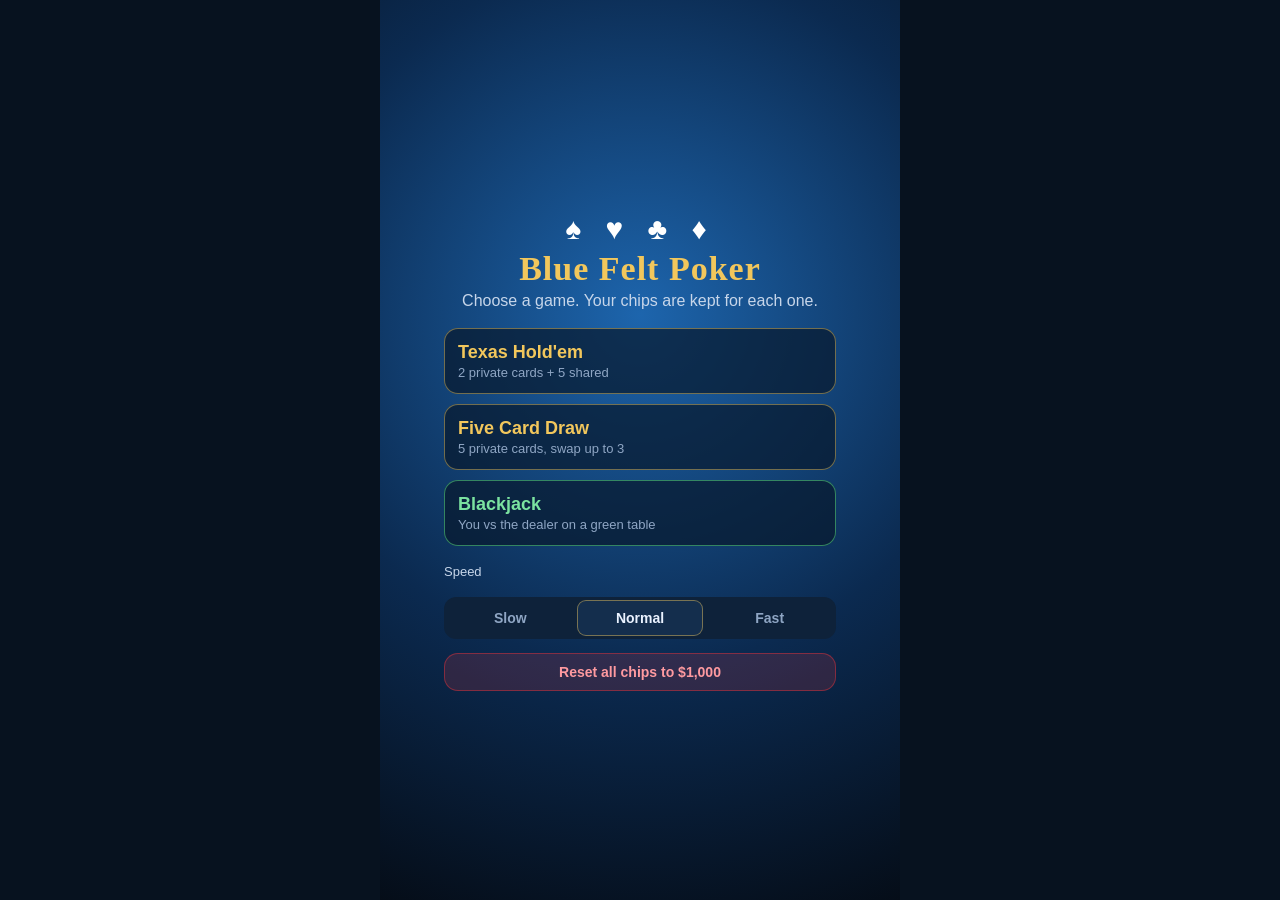
==== commit 96d35d8c: "Add Menu button and main menu, per-game rules, more opponents - Menu button (top right) returns to a" ====
--- a/poker/index.html
+++ b/poker/index.html
@@ -19,9 +19,9 @@
   <header class="topbar">
     <nav class="tabs" role="tablist">
       <button class="tab active" data-tab="table" role="tab">🃏 Table</button>
-      <button class="tab" data-tab="hands" role="tab">📖 Hands</button>
+      <button class="tab" data-tab="hands" role="tab" id="rulesTab">📖 Hands</button>
     </nav>
-    <button id="menuBtn" class="icon-btn" aria-label="Menu">☰</button>
+    <button id="menuBtn" class="menu-btn">Menu</button>
   </header>
 
   <main>
@@ -143,99 +143,110 @@
       </div>
     </section>
 
-    <!-- ======================= HANDS VIEW ======================= -->
+    <!-- ======================= RULES VIEW ======================= -->
     <section id="view-hands" class="view">
       <div class="hands-scroll">
-        <h1>Poker Hand Rankings</h1>
-        <p class="lead">From strongest to weakest. A higher hand on this list always beats a lower one.
-          The same list is used in both Five Card Draw and Texas Hold'em.</p>
-        <div id="handsList"></div>
-
-        <h2>When two players have the same kind of hand</h2>
-        <ul class="rules">
-          <li><b>Higher cards win.</b> A pair of Kings beats a pair of Nines. A Flush with an Ace beats a Flush topped by a King.</li>
-          <li><b>Kickers.</b> If the main part is equal (both have a pair of Jacks), the remaining cards are compared from highest down. That leftover card is called the <i>kicker</i>.</li>
-          <li><b>Full House:</b> the three-of-a-kind part is compared first, then the pair.</li>
-          <li><b>Two Pair:</b> top pair first, then the second pair, then the kicker.</li>
-          <li><b>Suits never matter.</b> ♠ ♥ ♦ ♣ are all equal. If hands are exactly equal, the pot is split.</li>
-          <li><b>A-2-3-4-5</b> is the lowest straight (a "wheel"). The Ace can be high or low, but you can't wrap around (Q-K-A-2-3 is not a straight).</li>
-        </ul>
-
-        <h2>The two games</h2>
-        <div class="game-card">
-          <h3>Five Card Draw</h3>
-          <p>Everyone gets 5 private cards. After a betting round, you may swap up to 3 cards (4 if you keep an Ace). Then there is one more betting round and a showdown. Your hand is just your 5 cards.</p>
-        </div>
-        <div class="game-card">
-          <h3>Texas Hold'em</h3>
-          <p>Everyone gets 2 private cards. Then 5 shared cards are dealt face up in the middle: the <i>flop</i> (3), the <i>turn</i> (1) and the <i>river</i> (1), with betting between each. Your hand is the best 5 cards from your 2 plus the 5 shared ones.</p>
-        </div>
-
-        <h2>Betting basics</h2>
-        <ul class="rules">
-          <li><b>Blinds:</b> the two players left of the dealer button (D) put in $10 and $20 before the cards come, so there's always something to play for.</li>
-          <li><b>Check:</b> pass without betting, only if nobody has bet yet. <b>Call:</b> match the current bet. <b>Raise:</b> bet more. <b>Fold:</b> give up your hand.</li>
-          <li><b>All-in:</b> if you bet all your chips, you can only win as much from each player as you put in yourself. Any extra goes to a <i>side pot</i>.</li>
-        </ul>
-
-        <h2>Blackjack</h2>
-        <div class="game-card">
-          <p>Beat the dealer by getting closer to 21 without going over. Cards 2–10 count as their number, J, Q and K count as 10, and an Ace counts as 11 or 1, whichever helps you.</p>
-        </div>
-        <ul class="rules">
-          <li><b>Blackjack:</b> an Ace plus a 10-value card as your first two cards. It pays 3 to 2 (bet $10, win $15).</li>
-          <li><b>Hit</b> takes another card. <b>Stand</b> keeps your total. Go over 21 and you <b>bust</b>: you lose straight away, even if the dealer busts later.</li>
-          <li><b>Double:</b> on your first two cards, double your bet and take exactly one more card.</li>
-          <li><b>Split:</b> two cards of the same value become two separate hands, each with its own bet (up to 4 hands). Split Aces get one card each, and 21 after a split pays 1 to 1, not 3 to 2.</li>
-          <li><b>Dealer:</b> one card stays face down. With an Ace or a 10 showing, the dealer checks for Blackjack first. The dealer must draw to 16 and stand on all 17s, with no choices.</li>
-          <li><b>Soft hand:</b> a hand where an Ace is counted as 11 ("Soft 17" = Ace + 6). It can't bust on the next card.</li>
-          <li><b>Push:</b> same total as the dealer. Your bet comes back.</li>
-          <li><b>The shoe:</b> 6 decks shuffled together. When the cut card comes out, the dealer shuffles a fresh shoe.</li>
-        </ul>
-
-        <h2>Fair shuffle</h2>
-        <p class="lead">Each hand starts from a fresh 52-card deck, shuffled with the Fisher–Yates method and your device's
-          cryptographic random number generator (the same kind used for security). Every possible order of the deck is equally likely,
-          just like a perfect real-life shuffle. Nothing is weighted, nobody gets "lucky streaks" on purpose,
-          and the computer players can't see your cards or the deck. Blackjack uses a 6-deck shoe shuffled the same way, with a fresh shuffle whenever the cut card comes out.</p>
+        <!-- Poker rules (shown while playing Hold'em / Five Card Draw) -->
+        <div id="rules-poker">
+          <h1>Poker Hand Rankings</h1>
+          <p class="lead">From strongest to weakest. A higher hand on this list always beats a lower one.
+            The same list is used in both Five Card Draw and Texas Hold'em.</p>
+          <div id="handsList"></div>
+
+          <h2>When two players have the same kind of hand</h2>
+          <ul class="rules">
+            <li><b>Higher cards win.</b> A pair of Kings beats a pair of Nines. A Flush with an Ace beats a Flush topped by a King.</li>
+            <li><b>Kickers.</b> If the main part is equal (both have a pair of Jacks), the remaining cards are compared from highest down. That leftover card is called the <i>kicker</i>.</li>
+            <li><b>Full House:</b> the three-of-a-kind part is compared first, then the pair.</li>
+            <li><b>Two Pair:</b> top pair first, then the second pair, then the kicker.</li>
+            <li><b>Suits never matter.</b> ♠&#xFE0E; ♥&#xFE0E; ♦&#xFE0E; ♣&#xFE0E; are all equal. If hands are exactly equal, the pot is split.</li>
+            <li><b>A-2-3-4-5</b> is the lowest straight (a "wheel"). The Ace can be high or low, but you can't wrap around (Q-K-A-2-3 is not a straight).</li>
+          </ul>
+
+          <h2>The two games</h2>
+          <div class="game-card">
+            <h3>Five Card Draw</h3>
+            <p>Everyone gets 5 private cards. After a betting round, you may swap up to 3 cards (4 if you keep an Ace). Then there is one more betting round and a showdown. Your hand is just your 5 cards.</p>
+          </div>
+          <div class="game-card">
+            <h3>Texas Hold'em</h3>
+            <p>Everyone gets 2 private cards. Then 5 shared cards are dealt face up in the middle: the <i>flop</i> (3), the <i>turn</i> (1) and the <i>river</i> (1), with betting between each. Your hand is the best 5 cards from your 2 plus the 5 shared ones.</p>
+          </div>
+
+          <h2>Betting basics</h2>
+          <ul class="rules">
+            <li><b>Blinds:</b> the two players left of the dealer button (D) put in $10 and $20 before the cards come, so there's always something to play for.</li>
+            <li><b>Check:</b> pass without betting, only if nobody has bet yet. <b>Call:</b> match the current bet. <b>Raise:</b> bet more. <b>Fold:</b> give up your hand.</li>
+            <li><b>All-in:</b> if you bet all your chips, you can only win as much from each player as you put in yourself. Any extra goes to a <i>side pot</i>.</li>
+          </ul>
+
+          <h2>Fair shuffle</h2>
+          <p class="lead">Each hand starts from a fresh 52-card deck, shuffled with the Fisher–Yates method and your device's
+            cryptographic random number generator (the same kind used for security). Every possible order of the deck is equally likely,
+            just like a perfect real-life shuffle. Nothing is weighted, nobody gets "lucky streaks" on purpose,
+            and the computer players can't see your cards or the deck.</p>
+        </div>
+
+        <!-- Blackjack rules (shown while playing Blackjack) -->
+        <div id="rules-bj" hidden>
+          <h1>Blackjack Rules</h1>
+          <p class="lead">Beat the dealer by getting closer to 21 than they do, without going over.</p>
+
+          <h2>What the cards are worth</h2>
+          <div id="bjValues"></div>
+
+          <h2>Examples</h2>
+          <div id="bjExamples"></div>
+
+          <h2>Your moves</h2>
+          <ul class="rules">
+            <li><b>Hit:</b> take another card.</li>
+            <li><b>Stand:</b> keep your total and end your turn.</li>
+            <li><b>Double:</b> on your first two cards only. Double your bet and take exactly one more card.</li>
+            <li><b>Split:</b> if your first two cards have the same value, split them into two separate hands, each with its own bet (up to 4 hands). Split Aces get one card each, and 21 after a split pays 1 to 1, not 3 to 2.</li>
+          </ul>
+
+          <h2>How the dealer plays</h2>
+          <ul class="rules">
+            <li>One of the dealer's cards stays face down until you finish.</li>
+            <li>With an Ace or a 10-value card showing, the dealer checks for Blackjack first. If they have it, the round ends at once.</li>
+            <li>The dealer has no choices: they must draw on 16 or less and stand on every 17, soft 17 included. That's the "Dealer must draw to 16 and stand on all 17's" printed on the table.</li>
+          </ul>
+
+          <h2>Payouts</h2>
+          <ul class="rules">
+            <li><b>Win:</b> 1 to 1 (bet $50, win $50).</li>
+            <li><b>Blackjack:</b> 3 to 2 (bet $50, win $75).</li>
+            <li><b>Push</b> (same total as the dealer): your bet comes back.</li>
+            <li><b>Bust</b> (over 21): you lose straight away, even if the dealer busts later.</li>
+          </ul>
+
+          <h2>Fair shuffle</h2>
+          <p class="lead">The dealer uses a 6-deck shoe (312 cards) shuffled with the Fisher–Yates method and your device's
+            cryptographic random number generator. Every order is equally likely and nothing is weighted. A cut card is placed 1 to 1.5 decks
+            from the back, and when it comes out a fresh shoe is shuffled, just like in a casino.</p>
+        </div>
         <div class="spacer"></div>
       </div>
     </section>
   </main>
 
-  <!-- ======================= OVERLAYS ======================= -->
+  <!-- ======================= MAIN MENU ======================= -->
   <div id="startScreen" class="overlay show">
     <div class="sheet start">
       <div class="logo">♠&#xFE0E; ♥&#xFE0E; ♣&#xFE0E; ♦&#xFE0E;</div>
       <h1>Blue Felt Poker</h1>
-      <p>Poker vs 3 famous opponents, or Blackjack · Start with $1,000</p>
-      <div id="continueBox" hidden>
-        <button class="big-btn primary" id="btnContinue">Continue</button>
-        <div class="or">or start a new game</div>
-      </div>
-      <button class="big-btn mode-btn" data-mode="holdem"><b>Texas Hold'em</b><span>2 private cards + 5 shared</span></button>
-      <button class="big-btn mode-btn" data-mode="draw"><b>Five Card Draw</b><span>5 private cards, swap up to 3</span></button>
-      <button class="big-btn mode-btn bj" data-mode="blackjack"><b>Blackjack</b><span>You vs the dealer on a green table</span></button>
-    </div>
-  </div>
-
-  <div id="menu" class="overlay">
-    <div class="sheet">
-      <h2>Menu</h2>
-      <p class="hint">Game (switches after the current hand, chips are kept):</p>
-      <div class="seg">
-        <button class="seg-btn" data-setmode="holdem">Hold'em</button>
-        <button class="seg-btn" data-setmode="draw">5-Card Draw</button>
-        <button class="seg-btn" data-setmode="blackjack">Blackjack</button>
-      </div>
-      <p class="hint">Speed:</p>
+      <p>Choose a game. Your chips are kept for each one.</p>
+      <button class="big-btn mode-btn" data-mode="holdem"><b>Texas Hold'em</b><span class="mode-sub" data-sub="holdem">2 private cards + 5 shared</span></button>
+      <button class="big-btn mode-btn" data-mode="draw"><b>Five Card Draw</b><span class="mode-sub" data-sub="draw">5 private cards, swap up to 3</span></button>
+      <button class="big-btn mode-btn bj" data-mode="blackjack"><b>Blackjack</b><span class="mode-sub" data-sub="blackjack">You vs the dealer on a green table</span></button>
+      <p class="hint">Speed</p>
       <div class="seg">
         <button class="seg-btn" data-speed="1.6">Slow</button>
         <button class="seg-btn" data-speed="1">Normal</button>
         <button class="seg-btn" data-speed="0.5">Fast</button>
       </div>
-      <button class="big-btn danger" id="btnRestart">Restart game (back to $1,000)</button>
-      <button class="big-btn" id="btnCloseMenu">Close</button>
+      <button class="big-btn danger small" id="btnRestart">Reset all chips to $1,000</button>
     </div>
   </div>
 
--- a/poker/css/style.css
+++ b/poker/css/style.css
@@ -433,3 +433,14 @@
   .bj-cards { --w: min(12.5vw, 52px); }
   .bj-hands.n1 { --w: min(14vw, 58px); }
 }
+
+/* ---------------- Menu button & main menu ---------------- */
+.menu-btn {
+  height: 40px; padding: 0 14px; border-radius: 12px; background: var(--panel); font-weight: 800; font-size: 15px;
+  color: var(--gold); box-shadow: inset 0 0 0 1px rgba(242,199,92,.4);
+}
+.menu-btn:active { background: var(--panel2); }
+#startScreen .hint { text-align: left; margin-top: 18px; }
+.big-btn.small { padding: 11px; font-size: 14px; margin-top: 14px; }
+.mode-sub { white-space: nowrap; overflow: hidden; text-overflow: ellipsis; max-width: 100%; }
+#startScreen { overflow-y: auto; }
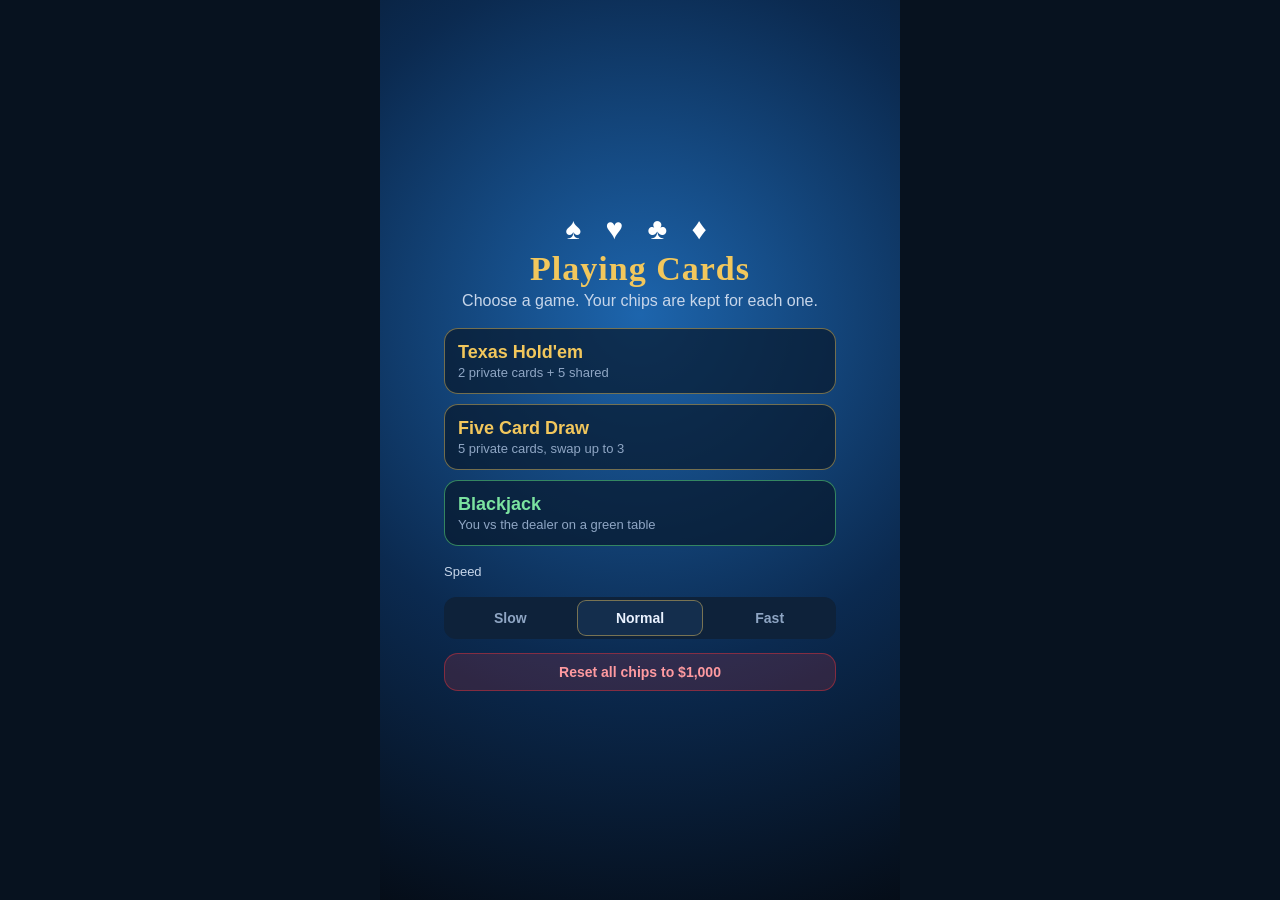
==== commit 0e9fa78a: "Rename app to Playing Cards; lay out pot, board and bets around the felt text - App name is now Play" ====
--- a/poker/index.html
+++ b/poker/index.html
@@ -7,8 +7,8 @@
   <meta name="apple-mobile-web-app-capable" content="yes">
   <meta name="mobile-web-app-capable" content="yes">
   <meta name="apple-mobile-web-app-status-bar-style" content="black-translucent">
-  <meta name="apple-mobile-web-app-title" content="Blue Felt Poker">
-  <title>Blue Felt Poker</title>
+  <meta name="apple-mobile-web-app-title" content="Playing Cards">
+  <title>Playing Cards</title>
   <link rel="manifest" href="manifest.webmanifest">
   <link rel="icon" href="icon.svg" type="image/svg+xml">
   <link rel="apple-touch-icon" href="icon.svg">
@@ -34,19 +34,22 @@
           <div class="rail"></div>
           <div class="felt">
             <div class="felt-line"></div>
-            <svg class="felt-text" viewBox="0 0 300 460" preserveAspectRatio="xMidYMid meet" aria-hidden="true">
-              <defs>
-                <path id="arcTop" d="M 40 175 A 115 115 0 0 1 260 175" />
-                <path id="arcBottom" d="M 52 290 A 105 105 0 0 0 248 290" />
-              </defs>
-              <text class="felt-title"><textPath href="#arcTop" startOffset="50%" text-anchor="middle" id="feltTitle">TEXAS HOLD'EM</textPath></text>
-              <text class="felt-suits" x="150" y="152" text-anchor="middle">♠&#xFE0E; ♥&#xFE0E; ♣&#xFE0E; ♦&#xFE0E;</text>
-              <text class="felt-sub"><textPath href="#arcBottom" startOffset="50%" text-anchor="middle">♠&#xFE0E; POKER ♥&#xFE0E; NO LIMIT ♣&#xFE0E; POKER ♦&#xFE0E;</textPath></text>
-              <text class="felt-small" id="feltSmall" x="150" y="392" text-anchor="middle">DEALER BURNS ONE CARD BEFORE EACH ROUND</text>
-            </svg>
-            <div class="center">
+            <!-- felt-box has the same proportions as the printed text (300 x 460 units), so the pot, the
+                 board and your bet always sit in the gaps between the printed lines, on any screen size -->
+            <div class="felt-box">
+              <svg class="felt-text" viewBox="0 0 300 460" preserveAspectRatio="xMidYMid meet" aria-hidden="true">
+                <defs>
+                  <path id="arcTop" d="M 40 175 A 115 115 0 0 1 260 175" />
+                  <path id="arcBottom" d="M 52 280 A 105 105 0 0 0 248 280" />
+                </defs>
+                <text class="felt-title"><textPath href="#arcTop" startOffset="50%" text-anchor="middle" id="feltTitle">TEXAS HOLD'EM</textPath></text>
+                <text class="felt-suits" x="150" y="166" text-anchor="middle">♠&#xFE0E; ♥&#xFE0E; ♣&#xFE0E; ♦&#xFE0E;</text>
+                <text class="felt-sub"><textPath href="#arcBottom" startOffset="50%" text-anchor="middle">♠&#xFE0E; POKER ♥&#xFE0E; NO LIMIT ♣&#xFE0E; POKER ♦&#xFE0E;</textPath></text>
+                <text class="felt-small" id="feltSmall" x="150" y="392" text-anchor="middle">DEALER BURNS ONE CARD BEFORE EACH ROUND</text>
+              </svg>
               <div id="pot" class="pot"><span class="chip-ico"></span><span id="potAmt">$0</span></div>
               <div id="board" class="board"></div>
+              <div id="myBet" class="my-bet"><span class="chip-ico"></span><span id="myBetAmt">Your bet $0</span></div>
             </div>
           </div>
 
@@ -55,10 +58,6 @@
           <div class="seat" id="seat-2" data-pos="top"></div>
           <div class="seat" id="seat-3" data-pos="right"></div>
 
-          <div class="bet" id="bet-0" data-pos="bottom"></div>
-          <div class="bet" id="bet-1" data-pos="left"></div>
-          <div class="bet" id="bet-2" data-pos="top"></div>
-          <div class="bet" id="bet-3" data-pos="right"></div>
         </div>
       </div>
 
@@ -235,7 +234,7 @@
   <div id="startScreen" class="overlay show">
     <div class="sheet start">
       <div class="logo">♠&#xFE0E; ♥&#xFE0E; ♣&#xFE0E; ♦&#xFE0E;</div>
-      <h1>Blue Felt Poker</h1>
+      <h1>Playing Cards</h1>
       <p>Choose a game. Your chips are kept for each one.</p>
       <button class="big-btn mode-btn" data-mode="holdem"><b>Texas Hold'em</b><span class="mode-sub" data-sub="holdem">2 private cards + 5 shared</span></button>
       <button class="big-btn mode-btn" data-mode="draw"><b>Five Card Draw</b><span class="mode-sub" data-sub="draw">5 private cards, swap up to 3</span></button>
--- a/poker/css/style.css
+++ b/poker/css/style.css
@@ -62,7 +62,7 @@
   box-shadow: 0 18px 40px rgba(0,0,0,.6), inset 0 2px 3px rgba(255,255,255,.18), inset 0 -4px 10px rgba(0,0,0,.6);
 }
 .felt {
-  position: absolute; inset: 16px; border-radius: 50%; overflow: hidden;
+  position: absolute; inset: 16px; border-radius: 50%; overflow: hidden; container-type: size;
   background:
     radial-gradient(ellipse at 50% 45%, var(--felt1) 0%, var(--felt2) 55%, var(--felt3) 100%);
   box-shadow: inset 0 0 40px rgba(0,0,0,.55), inset 0 0 0 3px rgba(0,0,0,.25), 0 0 0 2px #5b4026;
@@ -75,28 +75,50 @@
     repeating-linear-gradient(45deg, rgba(0,0,0,.08) 0 1px, transparent 1px 4px);
 }
 .felt-line { position: absolute; inset: 9%; border-radius: 50%; border: 2px solid var(--gold-dim); opacity: .55; pointer-events: none; }
+/* Same proportions as the SVG viewBox (300 x 460), centred in the felt. Positions inside it are in
+   viewBox units / 460 (vertical) so they line up with the printed text on every screen. */
+.felt-box {
+  position: absolute; left: 50%; top: 50%; transform: translate(-50%, -50%);
+  width: 100%; height: 100%;
+  width: min(100cqw, 100cqh * 300 / 460);
+  height: min(100cqh, 100cqw * 460 / 300);
+}
 .felt-text { position: absolute; inset: 0; width: 100%; height: 100%; pointer-events: none; }
 .felt-title { fill: var(--gold); font-weight: 800; font-size: 25px; letter-spacing: 3px; opacity: .85; font-family: Georgia, "Times New Roman", serif; }
 .felt-suits { fill: rgba(255,255,255,.33); font-size: 20px; letter-spacing: 6px; }
 .felt-sub { fill: rgba(242,199,92,.6); font-weight: 700; font-size: 13px; letter-spacing: 3px; }
 .felt-small { fill: rgba(255,255,255,.35); font-size: 8.5px; letter-spacing: 1.5px; font-weight: 600; }
 
-.center {
-  position: absolute; left: 0; right: 0; top: 50%; transform: translateY(-50%);
-  display: flex; flex-direction: column; align-items: center; gap: 8px;
-}
+/* Pot: in the gap between the curved title and the four suit symbols (y ≈ 127 of 460) */
 .pot {
-  display: inline-flex; align-items: center; gap: 6px; padding: 4px 12px 4px 6px;
-  background: rgba(0, 20, 45, .55); border-radius: 999px; font-weight: 800; font-size: 15px;
+  position: absolute; left: 50%; top: 27.6%; transform: translate(-50%, -50%); z-index: 2; white-space: nowrap;
+  display: inline-flex; align-items: center; gap: 5px; padding: 2px 10px 2px 4px;
+  background: rgba(0, 20, 45, .6); border-radius: 999px; font-weight: 800; font-size: 14px; font-size: clamp(8px, 3.4cqh, 15px);
   box-shadow: inset 0 0 0 1px rgba(242,199,92,.4);
 }
+.pot .chip-ico { width: 1.15em; height: 1.15em; }
+/* Your bet: always shown, between "NO LIMIT" and "DEALER BURNS…" (y ≈ 366 of 460) */
+.my-bet {
+  position: absolute; left: 50%; top: 79.6%; transform: translate(-50%, -50%); z-index: 2; white-space: nowrap;
+  display: inline-flex; align-items: center; gap: 5px; padding: 2px 10px 2px 3px; border-radius: 999px;
+  background: rgba(0, 0, 0, .4); font-weight: 800; font-size: 13px; font-size: clamp(8px, 3cqh, 13.5px);
+  box-shadow: inset 0 0 0 1px rgba(255,255,255,.15);
+}
+.my-bet .chip-ico { width: 1.2em; height: 1.2em; }
+.my-bet.has-bet { box-shadow: inset 0 0 0 1px rgba(242,199,92,.6); color: var(--gold); }
 .pot.empty { opacity: 0; }
 .chip-ico {
   width: 18px; height: 18px; border-radius: 50%;
   background: repeating-conic-gradient(var(--red) 0 30deg, #fff 30deg 60deg);
   box-shadow: inset 0 0 0 4px var(--red), 0 1px 2px rgba(0,0,0,.5);
 }
-.board { display: flex; gap: 4px; --w: min(11.2vw, 50px); min-height: calc(var(--w) * 1.4); }
+/* Board: between the suit symbols and the "POKER · NO LIMIT · POKER" arc (centre y ≈ 212 of 460) */
+.board {
+  position: absolute; left: 50%; top: 46.1%; transform: translate(-50%, -50%); z-index: 1;
+  display: flex; gap: 4px; min-height: calc(var(--w) * 1.4);
+  --w: min(11.2vw, 50px);
+  --w: min(11.2vw, 50px, 12cqh, 18.5cqw);
+}
 .slot {
   width: var(--w); height: calc(var(--w) * 1.4); border-radius: calc(var(--w) * .1);
   border: 1.5px dashed rgba(255,255,255,.25);
@@ -141,19 +163,16 @@
 .seat-cards .card + .card { margin-left: calc(var(--w) * -0.45); }
 .seat[data-pos="bottom"] .seat-cards { display: none; }
 
-/* ---------------- Bets in front of seats ---------------- */
+/* ---------------- Opponents' bets: next to each player, away from the board ---------------- */
 .bet {
-  position: absolute; z-index: 2; display: none; align-items: center; gap: 4px; font-weight: 800; font-size: 13px;
-  padding: 2px 8px 2px 3px; border-radius: 999px; background: rgba(0,0,0,.35);
-}
-.bet.show { display: inline-flex; animation: pop .25s ease-out; }
-.bet[data-pos="bottom"] { left: 50%; bottom: 23%; transform: translateX(-50%); }
-.bet[data-pos="top"] { left: 50%; top: 21%; transform: translateX(-50%); }
-.bet[data-pos="left"] { left: 13%; top: 61%; }
-.bet[data-pos="right"] { right: 13%; top: 61%; }
+  display: inline-flex; align-items: center; gap: 4px; font-weight: 800; font-size: 13px; white-space: nowrap;
+  padding: 2px 8px 2px 3px; border-radius: 999px; background: rgba(0,0,0,.55); margin-top: 4px;
+  box-shadow: inset 0 0 0 1px rgba(242,199,92,.45); animation: pop .25s ease-out;
+}
 .bet .chip-ico { width: 16px; height: 16px; }
-@keyframes pop { from { transform: scale(.4) translateX(0); opacity: 0; } }
-.bet[data-pos="bottom"].show, .bet[data-pos="top"].show { animation: none; }
+/* top player: under their cards, to the right of the avatar (clear of the printed title) */
+.seat[data-pos="top"] .bet { position: absolute; left: calc(100% + 8px); top: 60px; margin: 0; }
+@keyframes pop { from { transform: scale(.4); opacity: 0; } }
 
 /* ---------------- Cards ---------------- */
 .card {
@@ -324,7 +343,7 @@
   .act { padding: 11px 4px; }
   .preset { padding: 5px 0; }
   .avatar { width: 40px; height: 40px; font-size: 22px; }
-  .board { --w: min(10.4vw, 44px); }
+  .board { --w: min(10.4vw, 44px); --w: min(10.4vw, 44px, 12cqh, 18.5cqw); }
 }
 
 /* ---------------- Layout fixes ---------------- */
